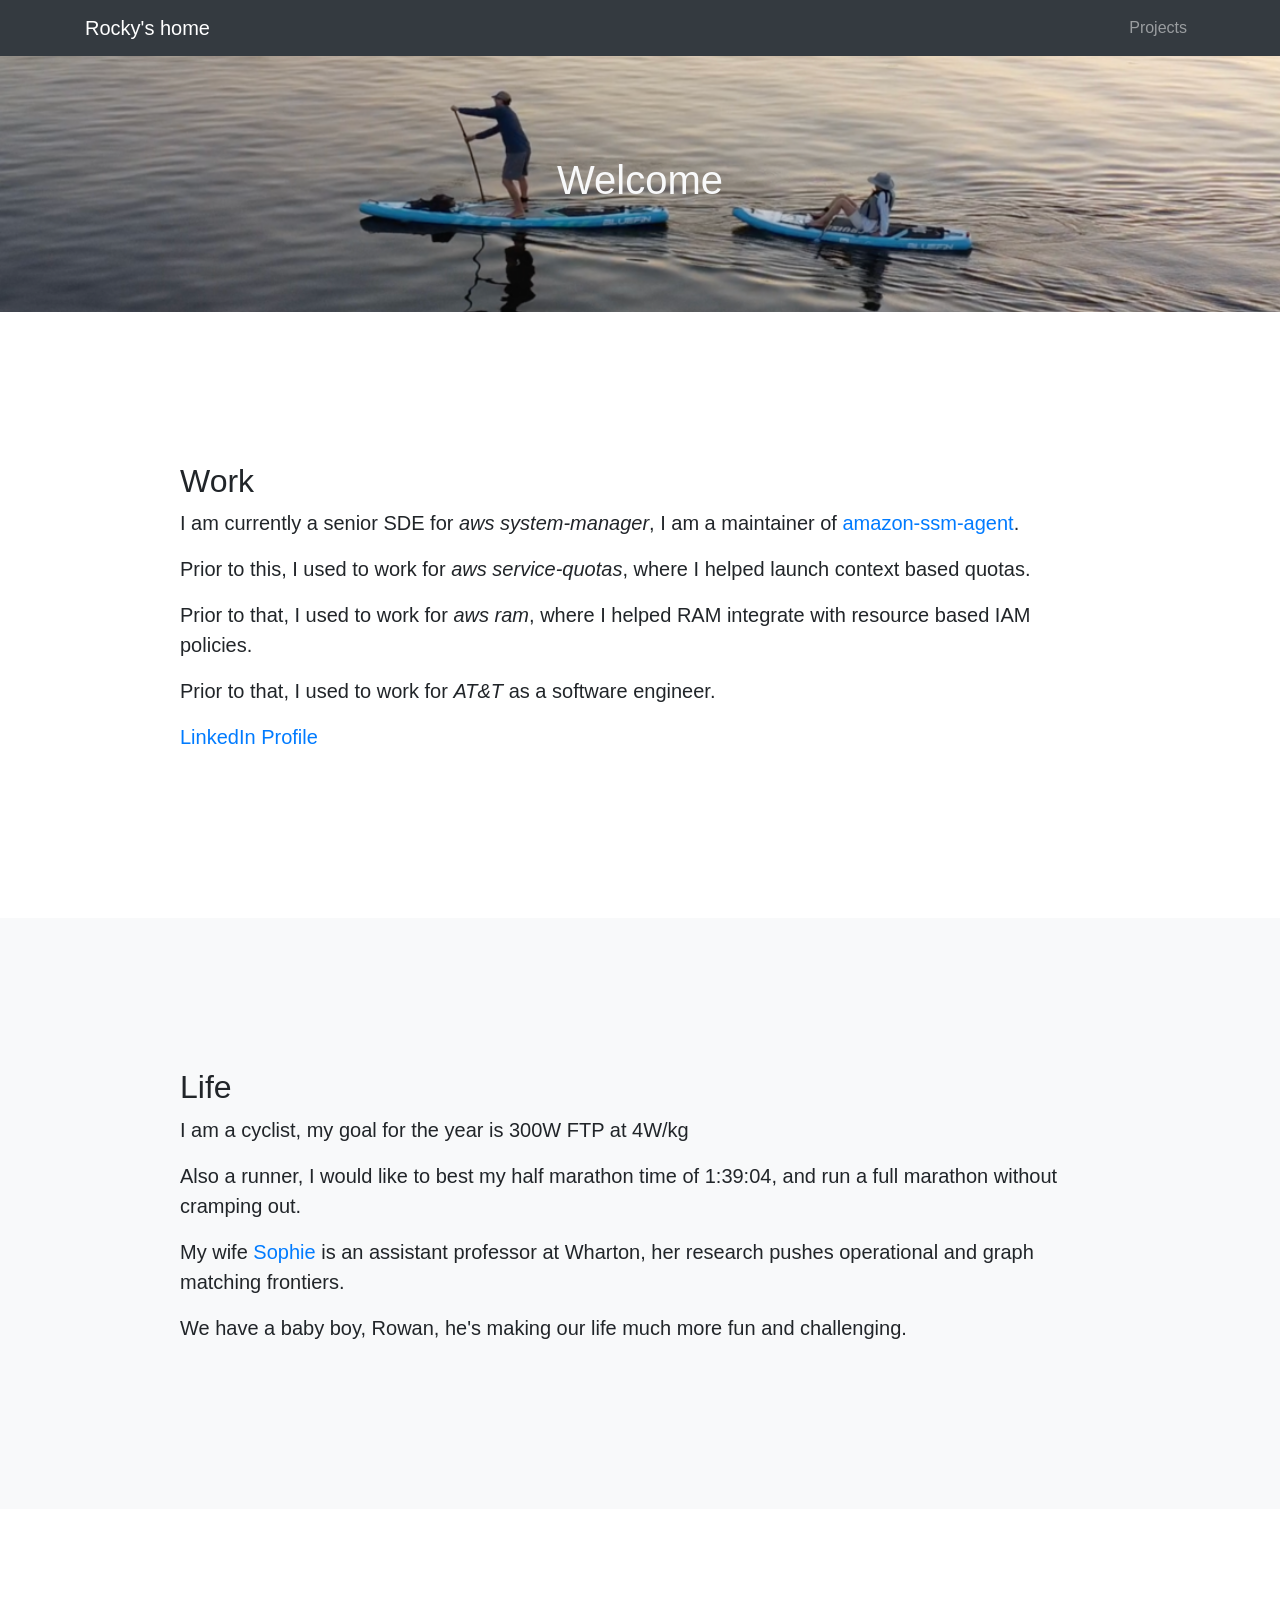
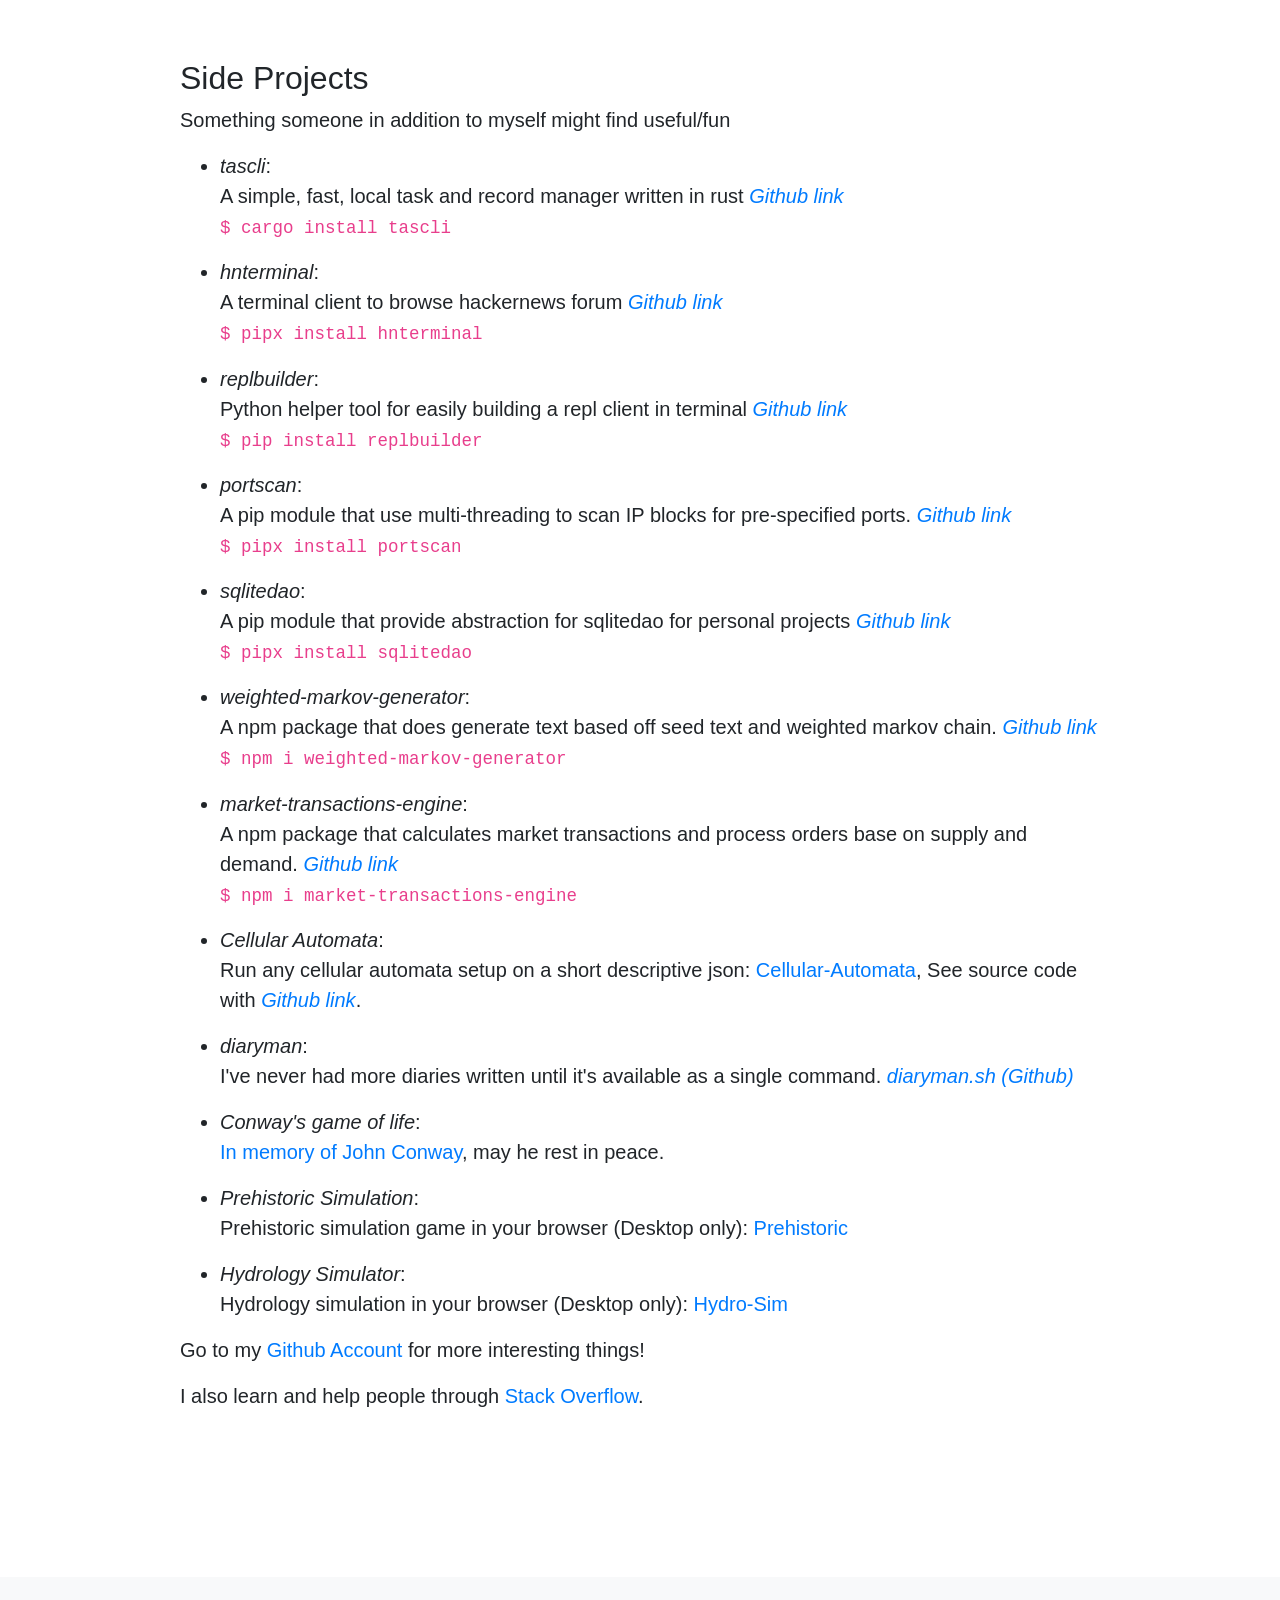
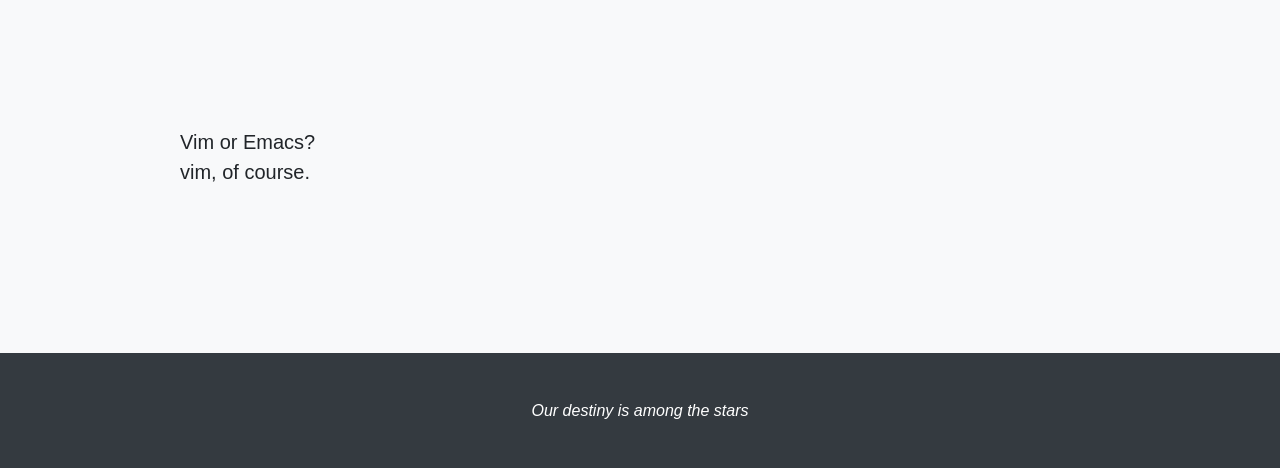
==== index.html @ c9700815 "Timeline edit" ====
<!DOCTYPE html>
<html lang="en">

  <head>

    <meta charset="utf-8">
    <meta name="viewport" content="width=device-width, initial-scale=1, shrink-to-fit=no">
    <meta name="description" content="">
    <meta name="author" content="Rocky Li">

    <title>Rocky Li</title>

    <!-- Bootstrap core CSS -->
    <link href="https://maxcdn.bootstrapcdn.com/bootstrap/4.0.0/css/bootstrap.min.css" rel="stylesheet">
    <script src="https://ajax.googleapis.com/ajax/libs/jquery/3.3.1/jquery.min.js"></script>
    <script src="https://maxcdn.bootstrapcdn.com/bootstrap/4.0.0/js/bootstrap.min.js" integrity="sha384-JZR6Spejh4U02d8jOt6vLEHfe/JQGiRRSQQxSfFWpi1MquVdAyjUar5+76PVCmYl" crossorigin="anonymous"></script>

    <!-- Custom styles for this template -->
    <link href="scrolling-nav.css" rel="stylesheet">
    <link rel="shortcut icon" href="image/r.ico" type="image/x-icon">

  </head>

  <body id="page-top">

    <!-- Navigation -->
    <nav class="navbar navbar-expand-lg navbar-dark bg-dark fixed-top" id="mainNav">
      <div class="container">
        <a class="navbar-brand js-scroll-trigger" href="#page-top">Rocky's home</a>
        <button class="navbar-toggler" type="button" data-toggle="collapse" data-target="#navbarResponsive" aria-controls="navbarResponsive" aria-expanded="false" aria-label="Toggle navigation">
          <span class="navbar-toggler-icon"></span>
        </button>
        <div class="collapse navbar-collapse" id="navbarResponsive">
          <ul class="navbar-nav ml-auto">
            <li class="nav-item">
              <a class="nav-link js-scroll-trigger" href="#projects">Projects</a>
            </li>
          </ul>
        </div>
      </div>
    </nav>

    <header class="intro_1 text-light">
      <div class="full-bg-img">
        <div class="container text-center">
          <h1>Welcome</h1>
        </div>
      </div>
    </header>

    <section id="work">
      <div class="container">
        <div class="row">
          <div class="col-lg-10 mx-auto">
            <h2>Work</h2>
            <p class="lead">
	    I am currently a senior SDE for <b><i>aws system-manager</i></b>, I am a maintainer of <a href="https://github.com/aws/amazon-ssm-agent">amazon-ssm-agent</a>.
            </p>
            <p class="lead">
	    Prior to this, I used to work for <b><i>aws service-quotas</i></b>, where I helped launch context based quotas.
            </p>
            <p class="lead">
	    Prior to that, I used to work for <b><i>aws ram</i></b>, where I helped RAM integrate with resource based IAM policies.
            </p>
            <p class="lead">
	    Prior to that, I used to work for <b><i>AT&T</i></b> as a software engineer. 
            </p>
            <p class="lead"><a href="https://www.linkedin.com/in/rocky-li-ziyi/">LinkedIn Profile</a></p>
          </div>
        </div>
      </div>
    </section>

    <section id="life" class='bg-light'>
      <div class="container">
        <div class="row">
          <div class="col-lg-10 mx-auto">
            <h2>Life</h2>
            <p class="lead">
	    I am a cyclist, my goal for the year is 300W FTP at 4W/kg
            </p>
            <p class="lead">
	    Also a runner, I would like to best my half marathon time of 1:39:04, and run a full marathon without cramping out.
            </p>
            <p class="lead">
	    My wife <a href="https://sophieyu.me/">Sophie</a> is an assistant professor at Wharton, her research pushes operational and graph matching frontiers.
            </p>
            <p class="lead">
	    We have a baby boy, Rowan, he's making our life much more fun and challenging.
            </p>
          </div>
        </div>
      </div>
    </section>

    <section id="projects"> 
      <div class="container">
        <div class="row">
          <div class="col-lg-10 mx-auto">
            <h2>Side Projects</h2>
            <p class="lead">
	    Something someone in addition to myself might find useful/fun
            <ul class="lead">
              <li>
                <i>tascli</i>:
                <p>
		A simple, fast, local task and record manager written in rust
                <a href="https://github.com/Aperocky/tascli"><i>Github link</i></a>
                <br/> <code class='bg-white'>$ cargo install tascli</code>
                </p>
              </li>
              <li>
                <i>hnterminal</i>:
                <p>
                A terminal client to browse hackernews forum
                <a href="https://github.com/Aperocky/hnterminal"><i>Github link</i></a>
                <br/> <code class='bg-white'>$ pipx install hnterminal</code>
                </p>
              </li>
              <li>
                <i>replbuilder</i>:
                <p>
		Python helper tool for easily building a repl client in terminal
                <a href="https://github.com/Aperocky/replbuilder"><i>Github link</i></a>
                <br/> <code class='bg-white'>$ pip install replbuilder</code>
                </p>
              </li>
              <li>
                <i>portscan</i>:
                <p>
                A pip module that use multi-threading to scan IP blocks for pre-specified ports.
                <a href="https://github.com/Aperocky/portscan"><i>Github link</i></a>
                <br/> <code class='bg-white'>$ pipx install portscan</code>
                </p>
              </li>
               <li>
                <i>sqlitedao</i>:
                <p>
		A pip module that provide abstraction for sqlitedao for personal projects
		<a href="https://github.com/Aperocky/sqlitedao"><i>Github link</i></a>
                <br/> <code class='bg-white'>$ pipx install sqlitedao</code>
                </p>
              </li>
               <li>
                <i>weighted-markov-generator</i>:
                <p>
		A npm package that does generate text based off seed text and weighted markov chain.
		<a href="https://github.com/Aperocky/weighted-markov-generator"><i>Github link</i></a>
                <br/> <code class='bg-white'>$ npm i weighted-markov-generator</code>
                </p>
              </li>
               <li>
                <i>market-transactions-engine</i>:
                <p>
		A npm package that calculates market transactions and process orders base on supply and demand.
		<a href="https://github.com/Aperocky/market-transactions-engine"><i>Github link</i></a>
                <br/> <code class='bg-white'>$ npm i market-transactions-engine</code>
                </p>
              </li>
               <li>
                <i>Cellular Automata</i>:
                <p>
	        Run any cellular automata setup on a short descriptive json: <a href="/cellular-automata">Cellular-Automata</a>, 
		See source code with <a href="https://github.com/Aperocky/cellular-automata"><i>Github link</i></a>.
                </p>
              </li>
              <li>
                <i>diaryman</i>:
                <p>
		I've never had more diaries written until it's available as a single command.
                <a href="https://github.com/Aperocky/termlife/blob/master/diaryman.sh"><i>diaryman.sh (Github)</i></a>
                </p>
              </li>
              <li>
                <i>Conway's game of life</i>:
                <p>
	        <a href="/conway">In memory of John Conway</a>, may he rest in peace.
                </p>
              </li>
              <li>
                <i>Prehistoric Simulation</i>:
                <p>
	        Prehistoric simulation game in your browser (Desktop only): <a href="http://prehistoric.tech">Prehistoric</a>
                </p>
              </li>
              <li>
                <i>Hydrology Simulator</i>:
                <p>
	        Hydrology simulation in your browser (Desktop only): <a href="/hydrosim">Hydro-Sim</a>
                </p>
              </li>
           </ul>
            <p class ="lead">
              Go to my <a href="https://github.com/Aperocky">Github Account</a> for more interesting things!
            </p>
            <p class ="lead">
              I also learn and help people through <a href="https://stackoverflow.com/users/8046232/rocky-li">Stack Overflow</a>.
            </p>
          </div>
        </div>
      </div>
    </section>

    <section class="bg-light">
      <div class="container">
        <div class="row">
          <div class="col-lg-10 mx-auto">
      <p class='lead'>
      <b> Vim or Emacs? </b>
      <br/>
      vim, of course.
      </p>
          </div>
        </div>
      </div>
    </section>

    <!-- Footer -->
    <footer class="py-5 bg-dark">
      <div class="container">
        <h6 class="m-0 text-center text-white"><i>Our destiny is among the stars</i></h6>
      </div>
      <!-- /.container -->
    </footer>

  </body>
</html>
---- scrolling-nav.css ----
/*!
 * Start Bootstrap - Scrolling Nav (https://startbootstrap.com/template-overviews/scrolling-nav)
 * Copyright 2013-2017 Start Bootstrap
 * Licensed under MIT (https://github.com/BlackrockDigital/startbootstrap-scrolling-nav/blob/master/LICENSE)
 */

header {
  padding: 154px 0 100px;
}

@media (min-width: 992px) {
  header {
    padding: 156px 0 100px;
  }
}

section {
  padding: 150px 0;
}

.intro_1 {
  background: url("image/boat.png")no-repeat center center;
  background-size: cover;
}

.intro_2 {
  padding: 400px 0 400px;
  background: url("image/ourfoto.jpg")no-repeat center center;
  background-size: cover;
}

.intro_3 {
  padding: 400px 0 400px;
  background: url("image/graduation.jpg")no-repeat center center;
  background-size: cover;
}

img.centered {
    display: block;
    margin: 0 auto;
}
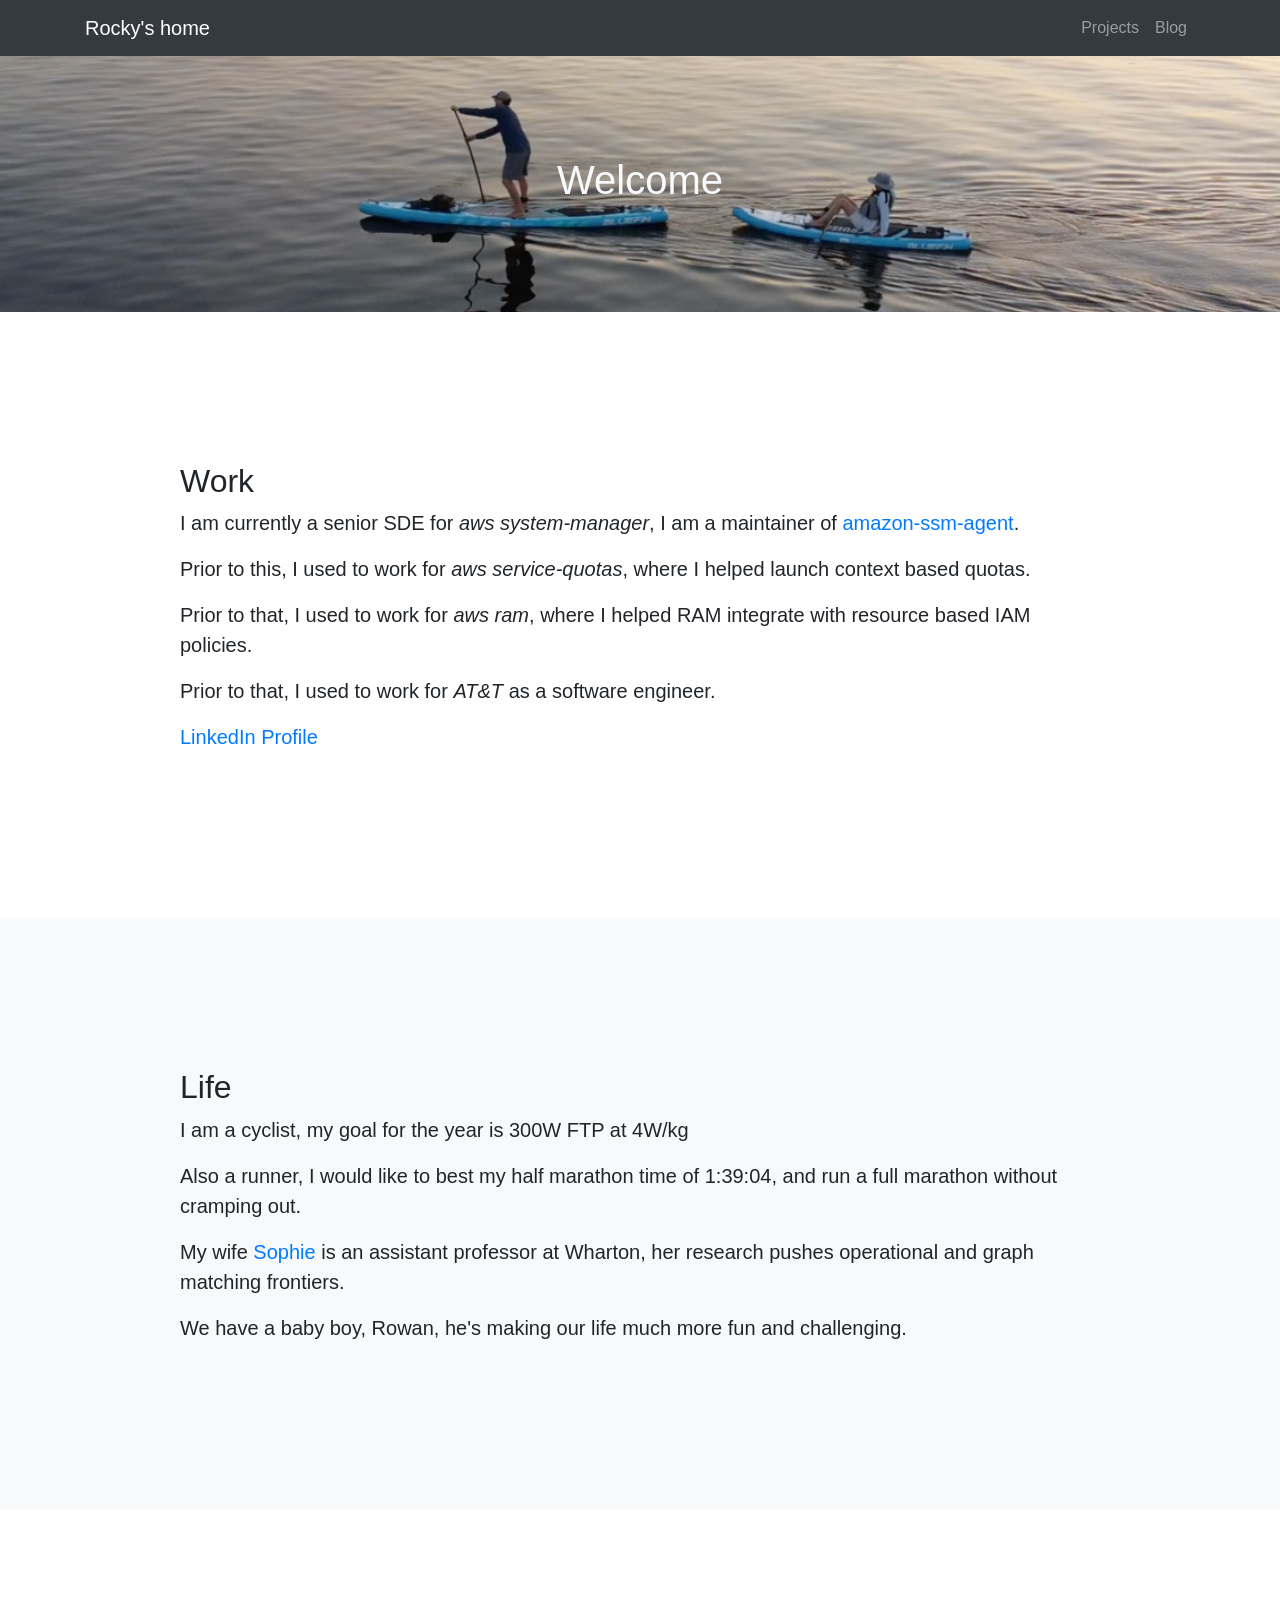
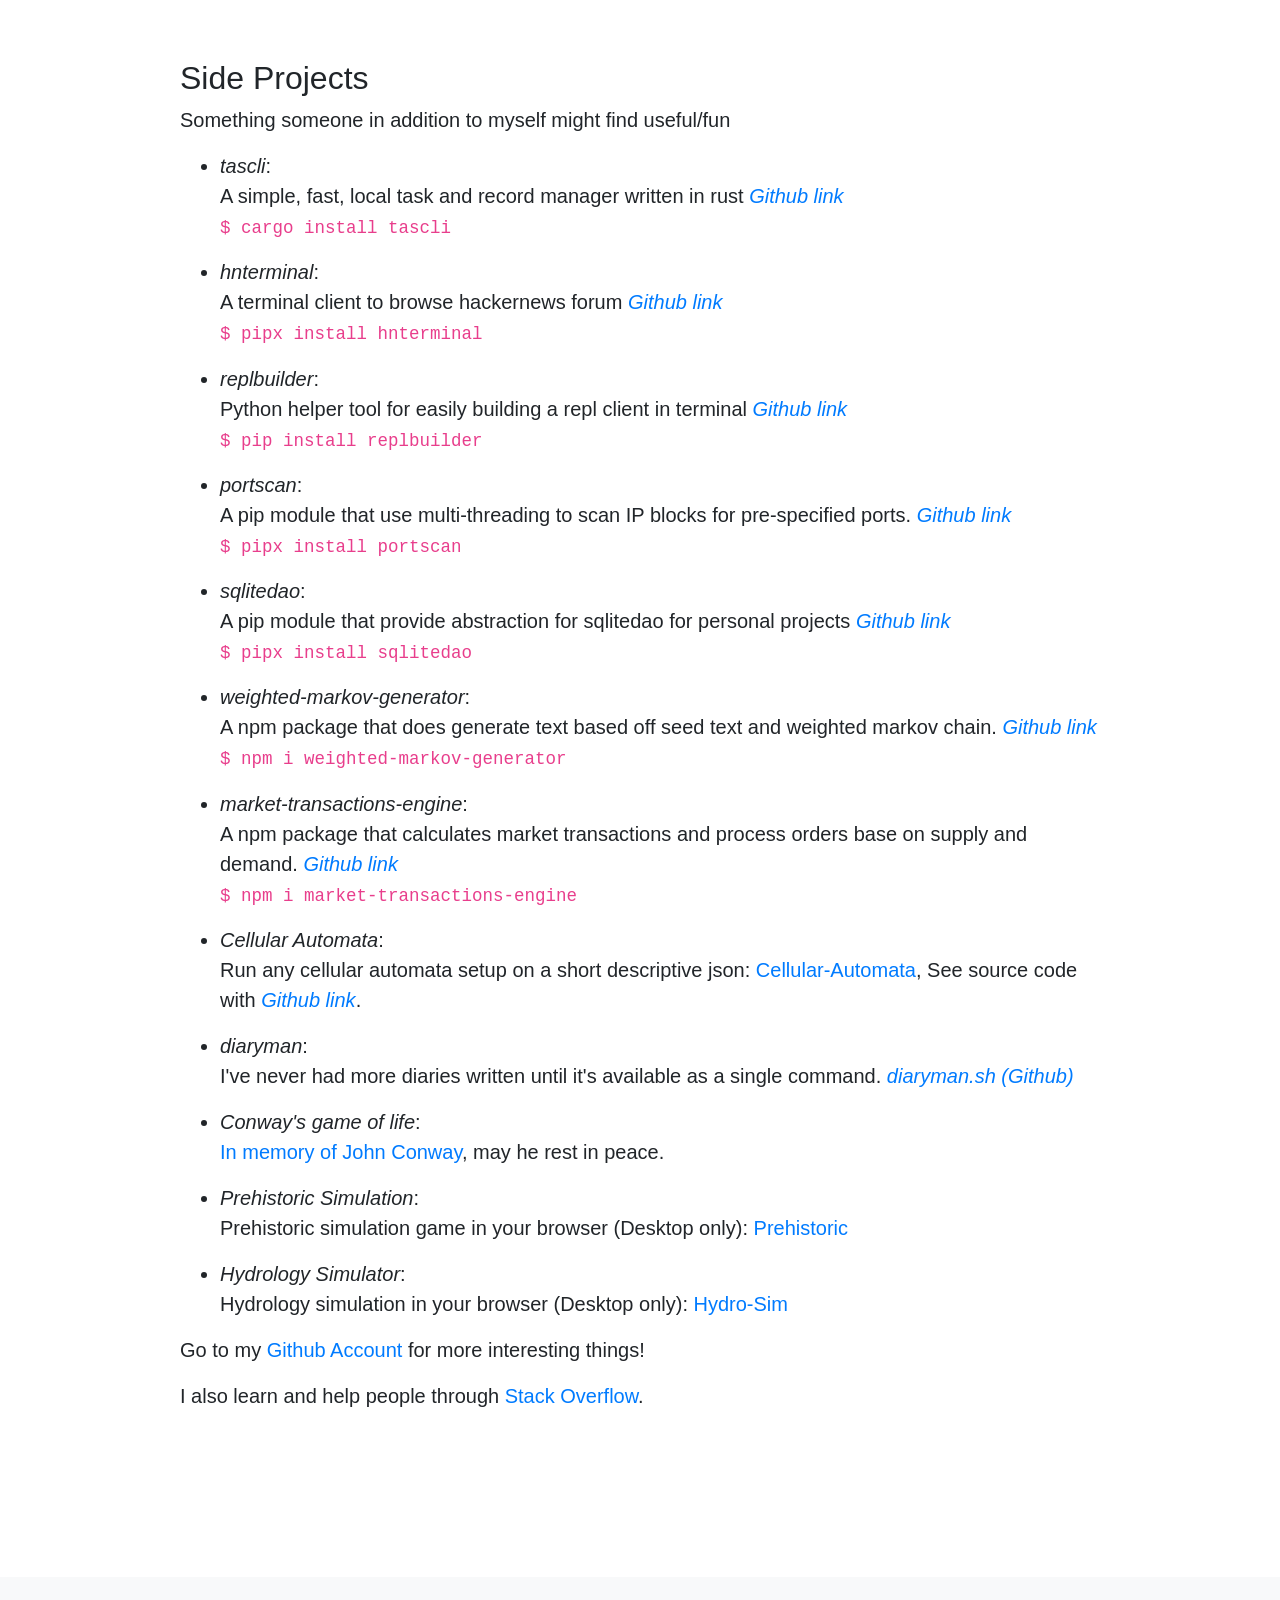
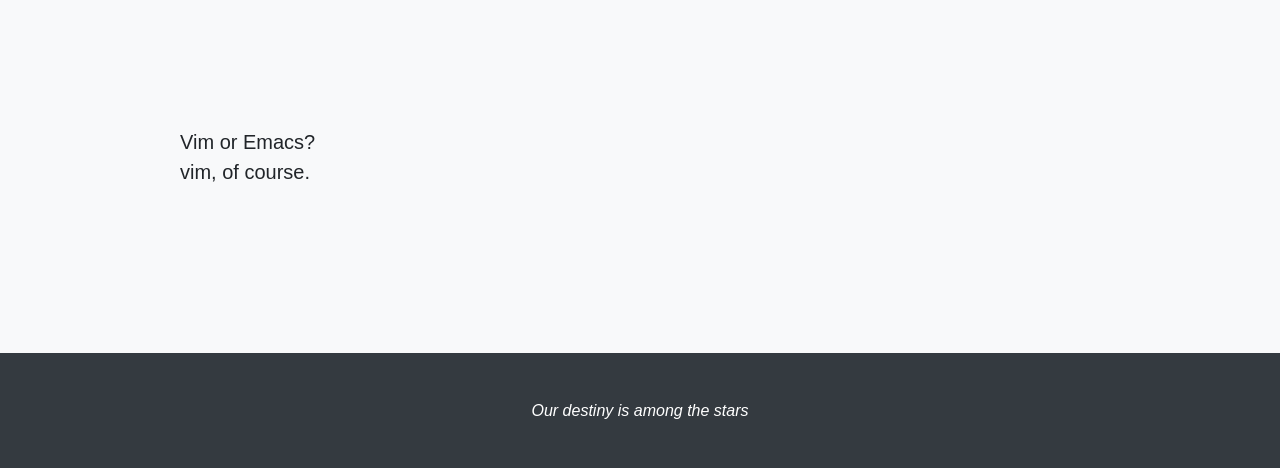
==== commit e1f6e14f: "Add blog section to index" ====
--- a/index.html
+++ b/index.html
@@ -35,6 +35,9 @@
             <li class="nav-item">
               <a class="nav-link js-scroll-trigger" href="#projects">Projects</a>
             </li>
+            <li class="nav-item">
+              <a class="nav-link" href="/blog/">Blog</a>
+            </li>
           </ul>
         </div>
       </div>
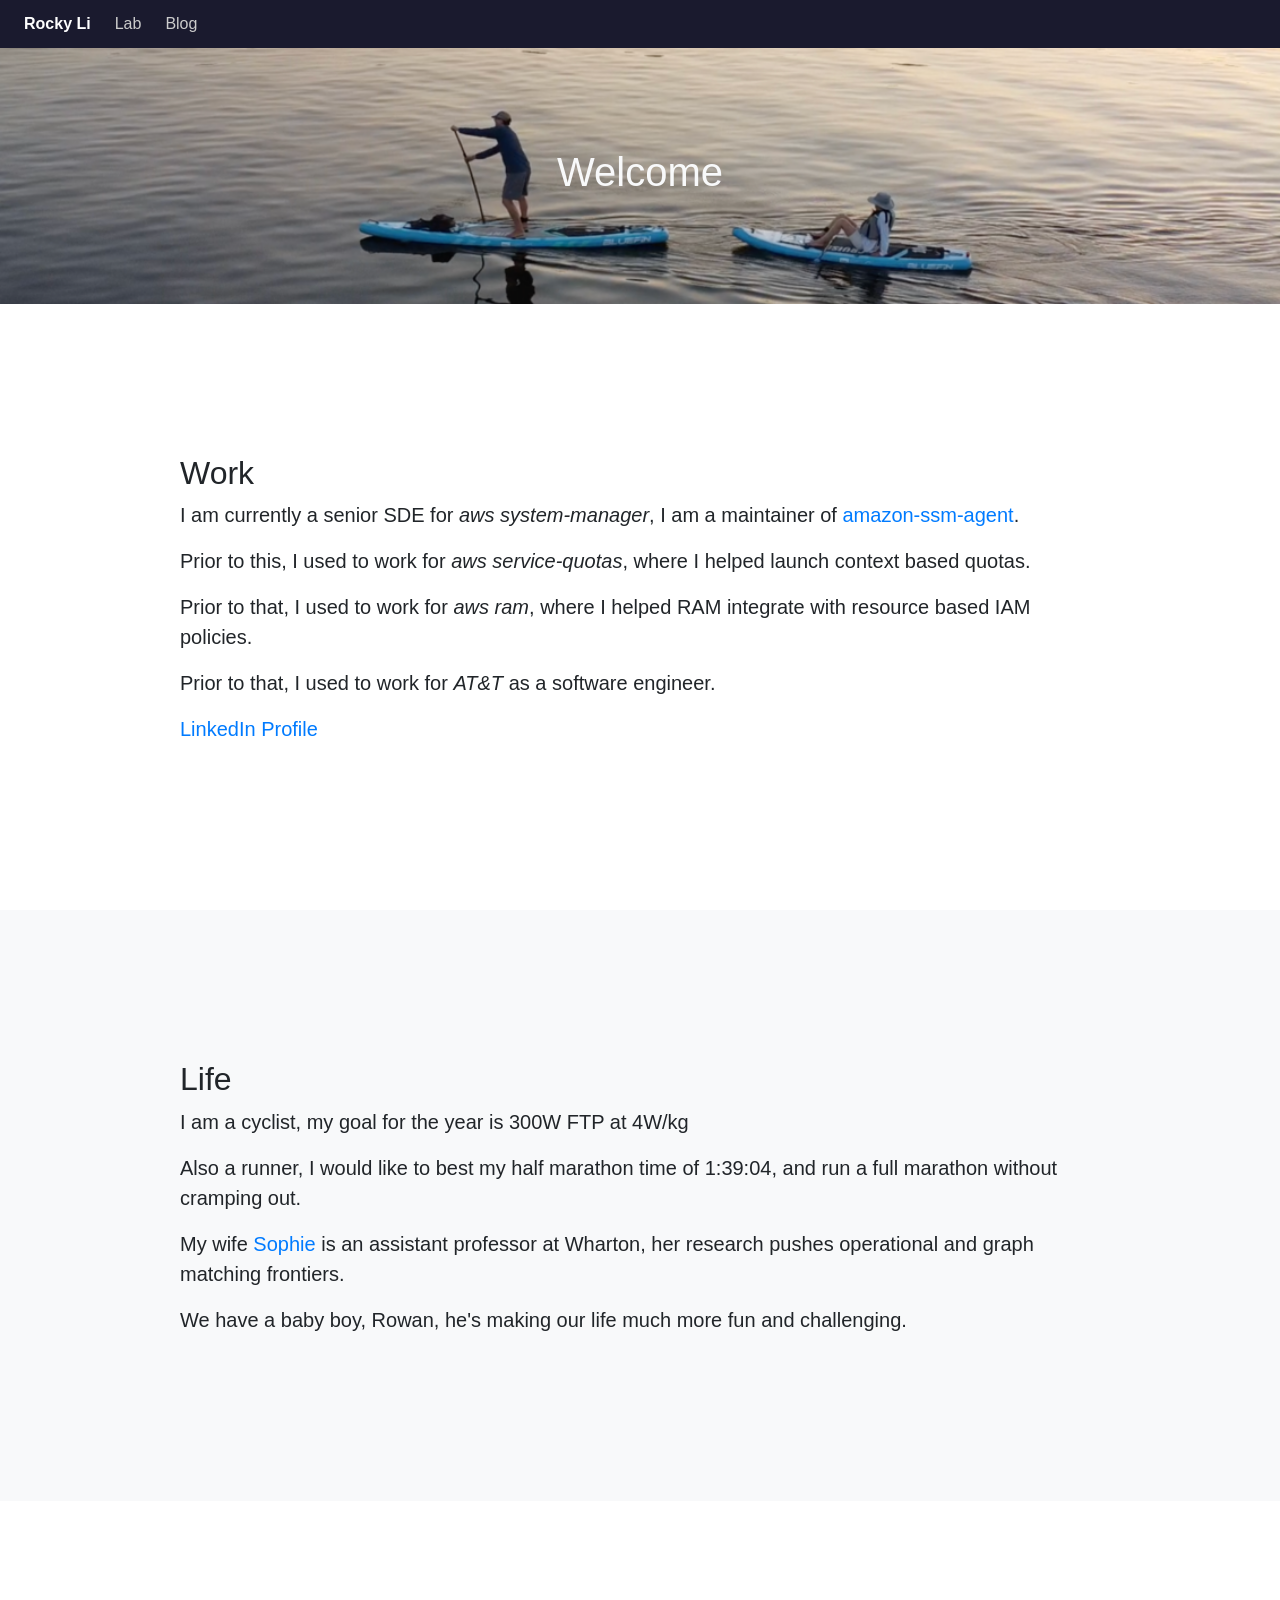
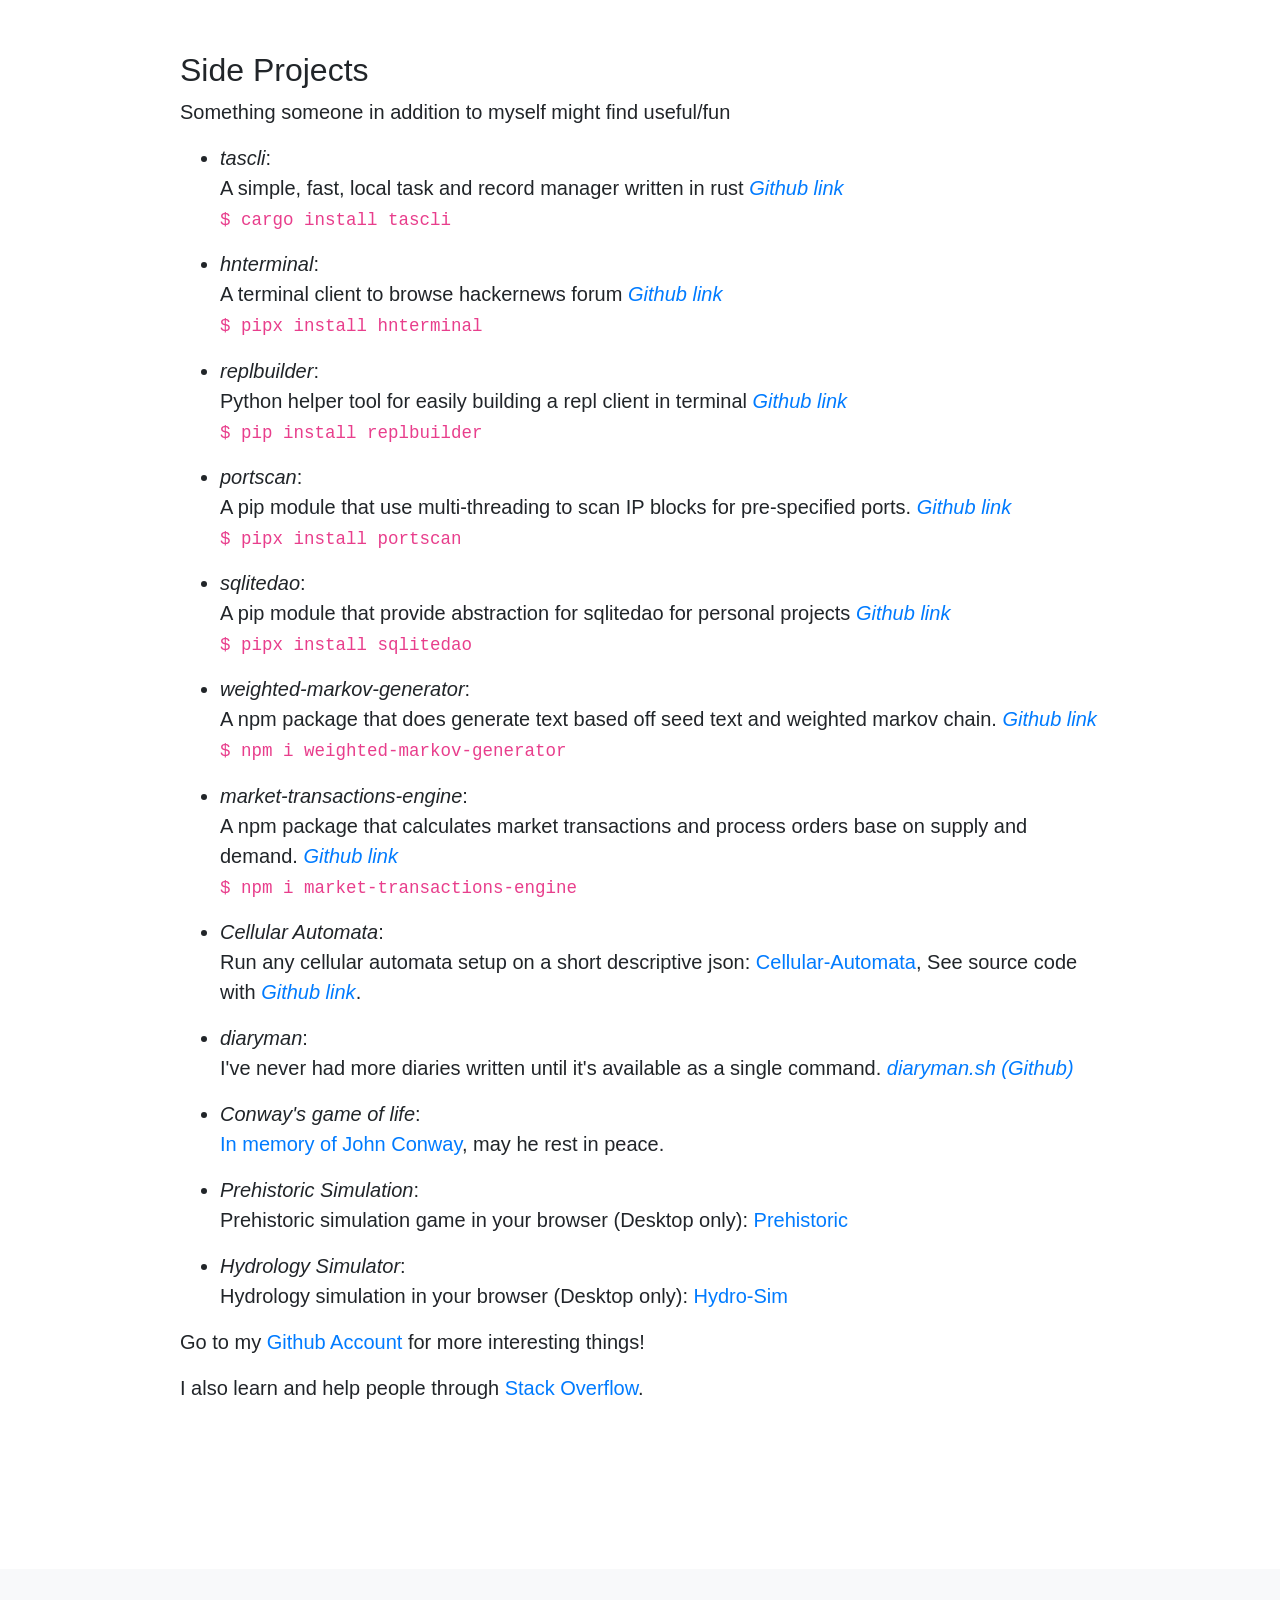
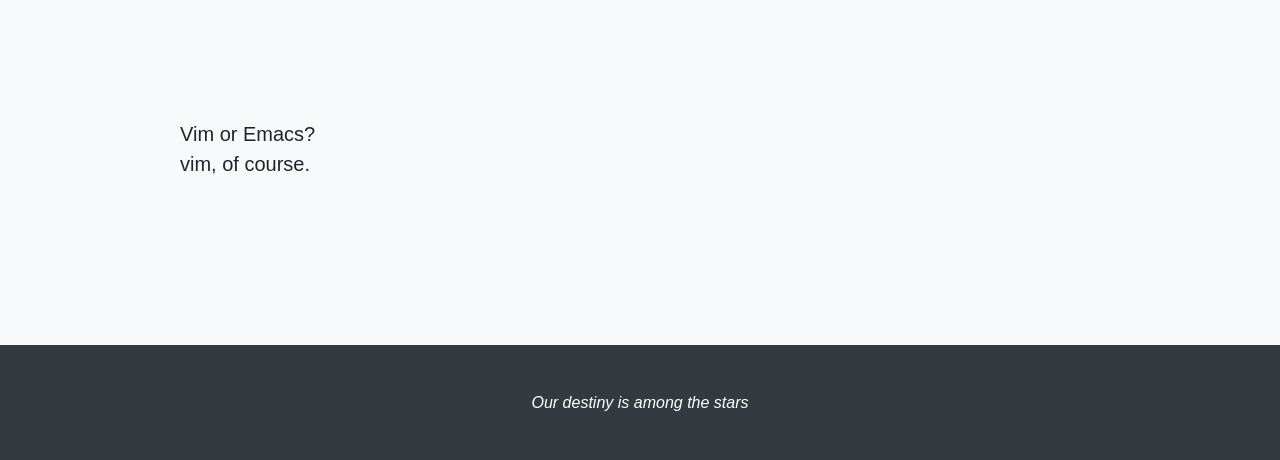
==== commit 0f255fa2: "Add project page and standardize site nav across all pages" ====
--- a/index.html
+++ b/index.html
@@ -16,32 +16,14 @@
     <script src="https://maxcdn.bootstrapcdn.com/bootstrap/4.0.0/js/bootstrap.min.js" integrity="sha384-JZR6Spejh4U02d8jOt6vLEHfe/JQGiRRSQQxSfFWpi1MquVdAyjUar5+76PVCmYl" crossorigin="anonymous"></script>
 
     <!-- Custom styles for this template -->
+    <link href="site-nav.css" rel="stylesheet">
     <link href="scrolling-nav.css" rel="stylesheet">
     <link rel="shortcut icon" href="image/r.ico" type="image/x-icon">
+    <script src="site-nav.js" defer></script>
 
   </head>
 
   <body id="page-top">
-
-    <!-- Navigation -->
-    <nav class="navbar navbar-expand-lg navbar-dark bg-dark fixed-top" id="mainNav">
-      <div class="container">
-        <a class="navbar-brand js-scroll-trigger" href="#page-top">Rocky's home</a>
-        <button class="navbar-toggler" type="button" data-toggle="collapse" data-target="#navbarResponsive" aria-controls="navbarResponsive" aria-expanded="false" aria-label="Toggle navigation">
-          <span class="navbar-toggler-icon"></span>
-        </button>
-        <div class="collapse navbar-collapse" id="navbarResponsive">
-          <ul class="navbar-nav ml-auto">
-            <li class="nav-item">
-              <a class="nav-link js-scroll-trigger" href="#projects">Projects</a>
-            </li>
-            <li class="nav-item">
-              <a class="nav-link" href="/blog/">Blog</a>
-            </li>
-          </ul>
-        </div>
-      </div>
-    </nav>
 
     <header class="intro_1 text-light">
       <div class="full-bg-img">
@@ -183,7 +165,7 @@
               <li>
                 <i>Prehistoric Simulation</i>:
                 <p>
-	        Prehistoric simulation game in your browser (Desktop only): <a href="http://prehistoric.tech">Prehistoric</a>
+	        Prehistoric simulation game in your browser (Desktop only): <a href="/prehistoric/">Prehistoric</a>
                 </p>
               </li>
               <li>
--- a/site-nav.css
+++ b/site-nav.css
@@ -0,0 +1,28 @@
+body {
+  padding-top: 48px !important;
+}
+
+nav.topnav {
+  background: #1a1a2e;
+  padding: 0.75rem 1.5rem;
+  position: fixed;
+  top: 0;
+  right: 0;
+  left: 0;
+  z-index: 9999;
+}
+
+nav.topnav a {
+  color: #ccc;
+  text-decoration: none;
+  margin-right: 1.5rem;
+}
+
+nav.topnav a:hover {
+  color: white;
+}
+
+nav.topnav .brand {
+  color: white;
+  font-weight: 600;
+}
--- a/scrolling-nav.css
+++ b/scrolling-nav.css
@@ -5,12 +5,12 @@
  */
 
 header {
-  padding: 154px 0 100px;
+  padding: 100px 0;
 }
 
 @media (min-width: 992px) {
   header {
-    padding: 156px 0 100px;
+    padding: 100px 0;
   }
 }
 
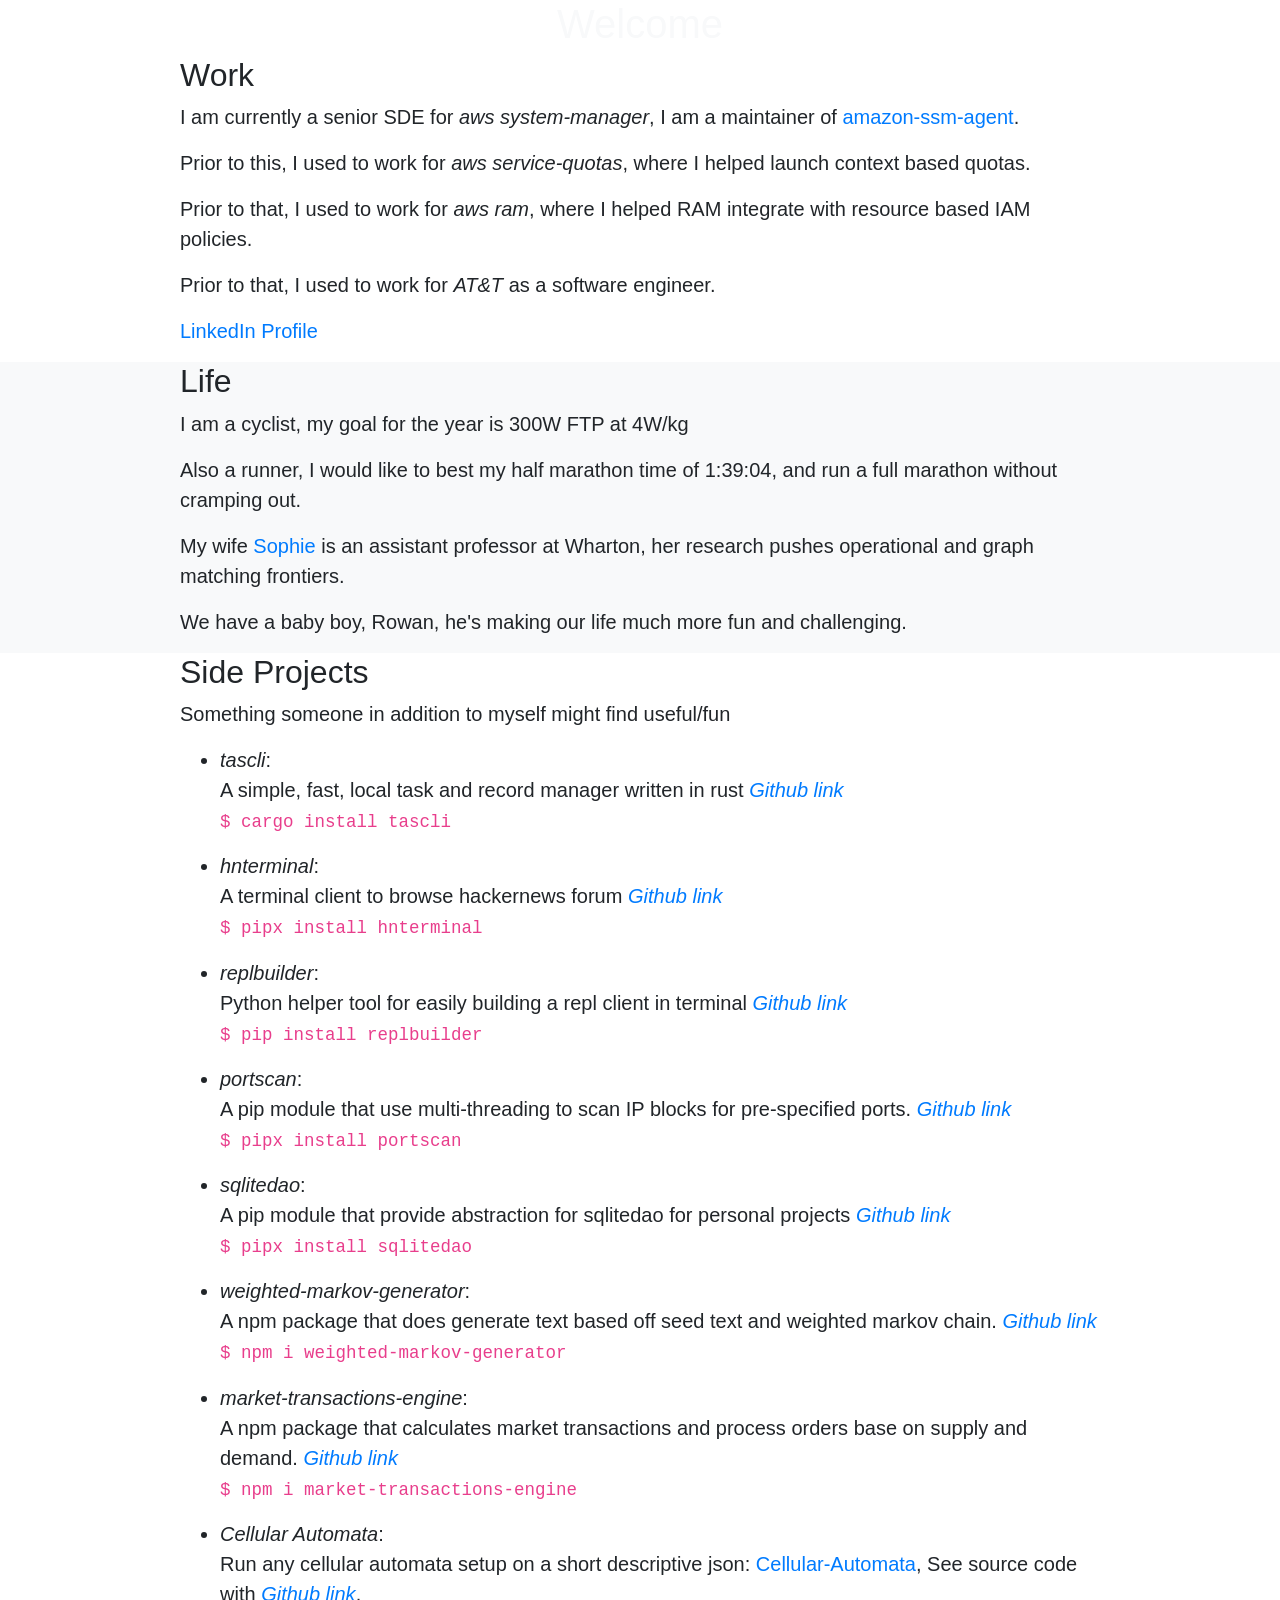
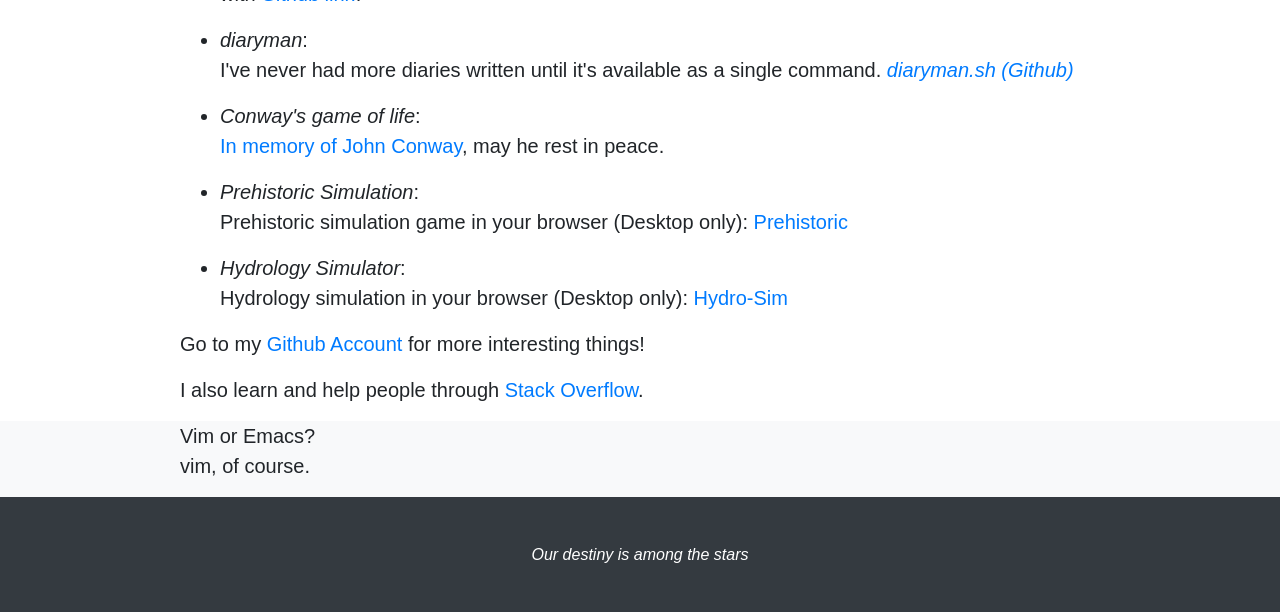
==== commit a921e312: "Use local to work universally and not depend on CDN availability" ====
--- a/index.html
+++ b/index.html
@@ -11,15 +11,15 @@
     <title>Rocky Li</title>
 
     <!-- Bootstrap core CSS -->
-    <link href="https://maxcdn.bootstrapcdn.com/bootstrap/4.0.0/css/bootstrap.min.css" rel="stylesheet">
+    <link href="/assets/bootstrap.min.css" rel="stylesheet">
     <script src="https://ajax.googleapis.com/ajax/libs/jquery/3.3.1/jquery.min.js"></script>
-    <script src="https://maxcdn.bootstrapcdn.com/bootstrap/4.0.0/js/bootstrap.min.js" integrity="sha384-JZR6Spejh4U02d8jOt6vLEHfe/JQGiRRSQQxSfFWpi1MquVdAyjUar5+76PVCmYl" crossorigin="anonymous"></script>
+    <script src="/assets/bootstrap.min.js"</script>
 
     <!-- Custom styles for this template -->
-    <link href="site-nav.css" rel="stylesheet">
+    <link href="/assets/site-nav.css" rel="stylesheet">
     <link href="scrolling-nav.css" rel="stylesheet">
     <link rel="shortcut icon" href="image/r.ico" type="image/x-icon">
-    <script src="site-nav.js" defer></script>
+    <script src="/assets/site-nav.js" defer></script>
 
   </head>
 
@@ -145,7 +145,7 @@
                <li>
                 <i>Cellular Automata</i>:
                 <p>
-	        Run any cellular automata setup on a short descriptive json: <a href="/cellular-automata">Cellular-Automata</a>, 
+	        Run any cellular automata setup on a short descriptive json: <a href="/projects/cellular-automata/">Cellular-Automata</a>, 
 		See source code with <a href="https://github.com/Aperocky/cellular-automata"><i>Github link</i></a>.
                 </p>
               </li>
@@ -159,19 +159,19 @@
               <li>
                 <i>Conway's game of life</i>:
                 <p>
-	        <a href="/conway">In memory of John Conway</a>, may he rest in peace.
+	        <a href="/projects/conway/">In memory of John Conway</a>, may he rest in peace.
                 </p>
               </li>
               <li>
                 <i>Prehistoric Simulation</i>:
                 <p>
-	        Prehistoric simulation game in your browser (Desktop only): <a href="/prehistoric/">Prehistoric</a>
+	        Prehistoric simulation game in your browser (Desktop only): <a href="/projects/prehistoric/">Prehistoric</a>
                 </p>
               </li>
               <li>
                 <i>Hydrology Simulator</i>:
                 <p>
-	        Hydrology simulation in your browser (Desktop only): <a href="/hydrosim">Hydro-Sim</a>
+	        Hydrology simulation in your browser (Desktop only): <a href="/projects/hydrosim/">Hydro-Sim</a>
                 </p>
               </li>
            </ul>
--- a/assets/site-nav.css
+++ b/assets/site-nav.css
@@ -0,0 +1,28 @@
+body {
+  padding-top: 48px !important;
+}
+
+nav.topnav {
+  background: #1a1a2e;
+  padding: 0.75rem 1.5rem;
+  position: fixed;
+  top: 0;
+  right: 0;
+  left: 0;
+  z-index: 9999;
+}
+
+nav.topnav a {
+  color: #ccc;
+  text-decoration: none;
+  margin-right: 1.5rem;
+}
+
+nav.topnav a:hover {
+  color: white;
+}
+
+nav.topnav .brand {
+  color: white;
+  font-weight: 600;
+}
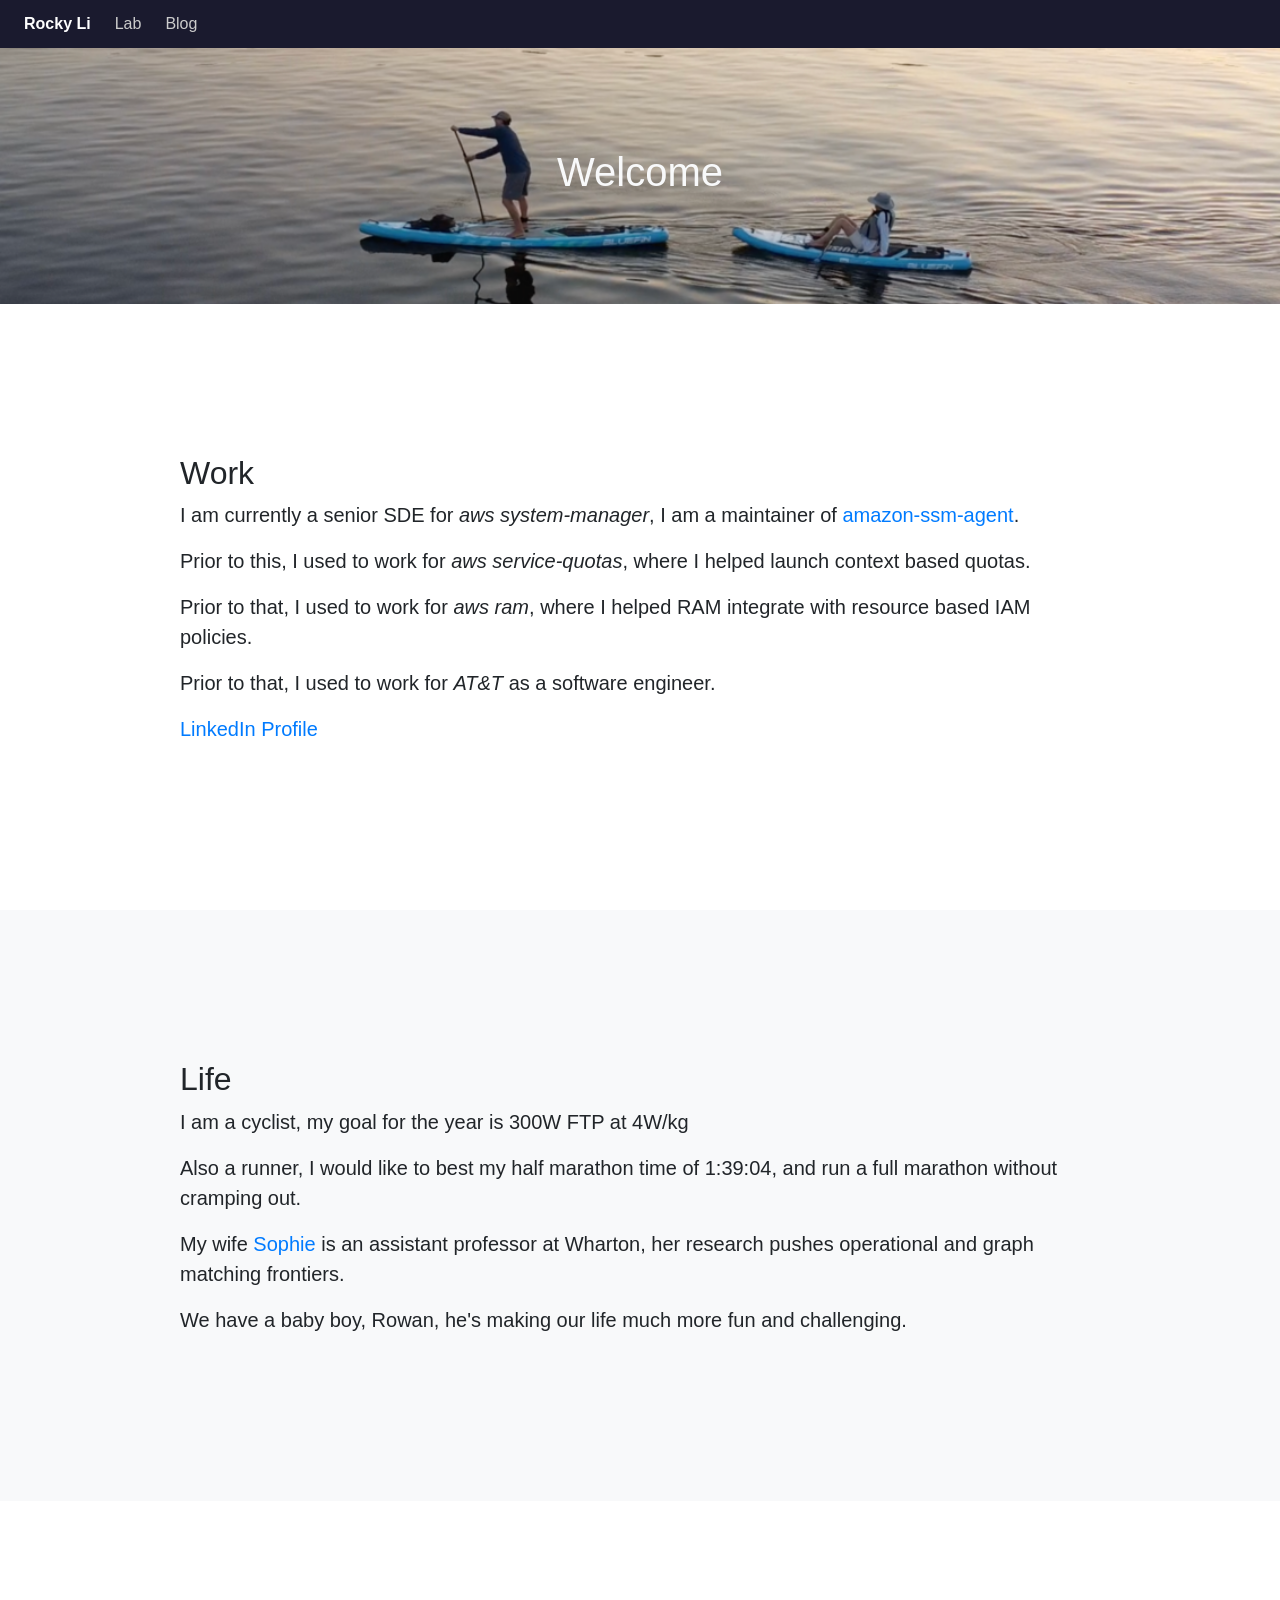
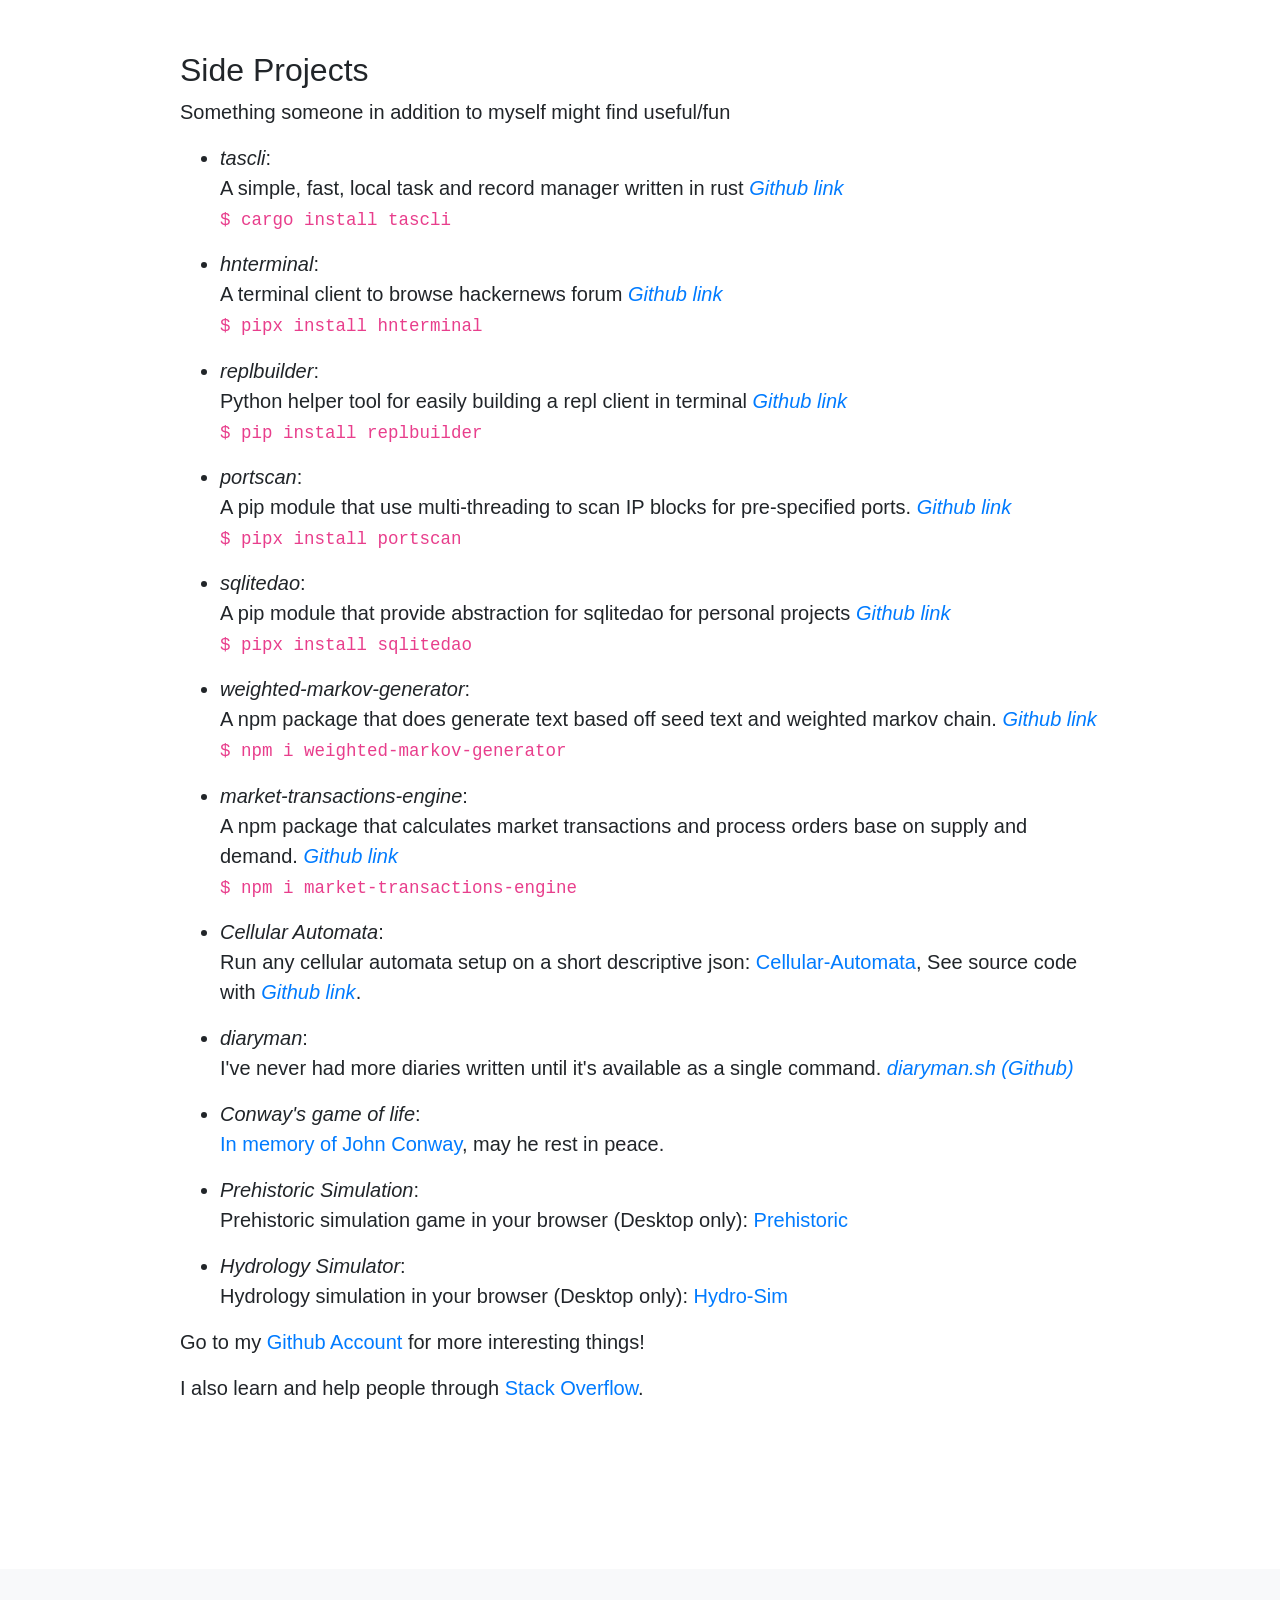
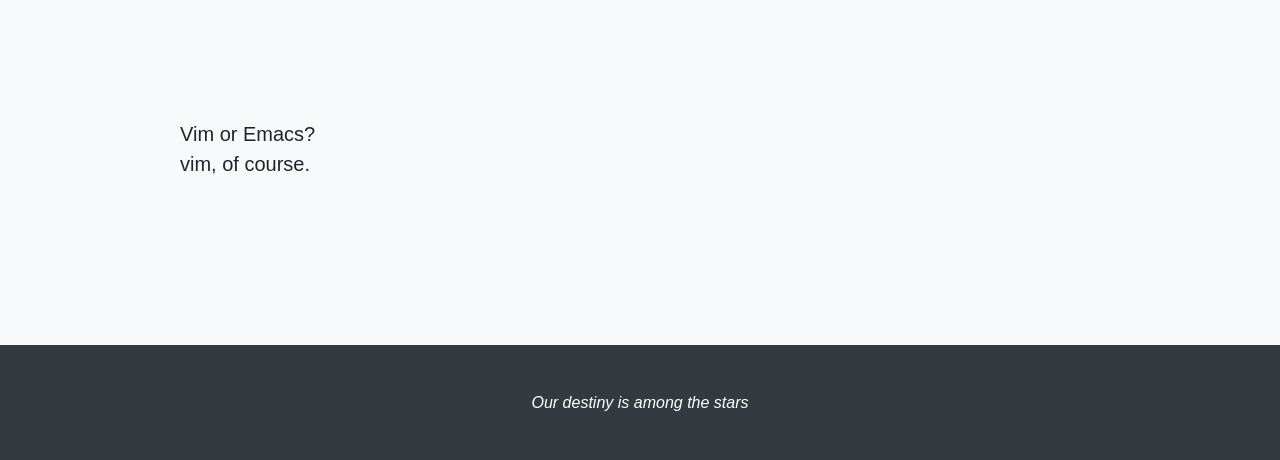
==== commit 4c9aab94: "fix typo and internalize jquery.min.js" ====
--- a/index.html
+++ b/index.html
@@ -12,8 +12,8 @@
 
     <!-- Bootstrap core CSS -->
     <link href="/assets/bootstrap.min.css" rel="stylesheet">
-    <script src="https://ajax.googleapis.com/ajax/libs/jquery/3.3.1/jquery.min.js"></script>
-    <script src="/assets/bootstrap.min.js"</script>
+    <script src="/assets/jquery.min.js"></script>
+    <script src="/assets/bootstrap.min.js"></script>
 
     <!-- Custom styles for this template -->
     <link href="/assets/site-nav.css" rel="stylesheet">
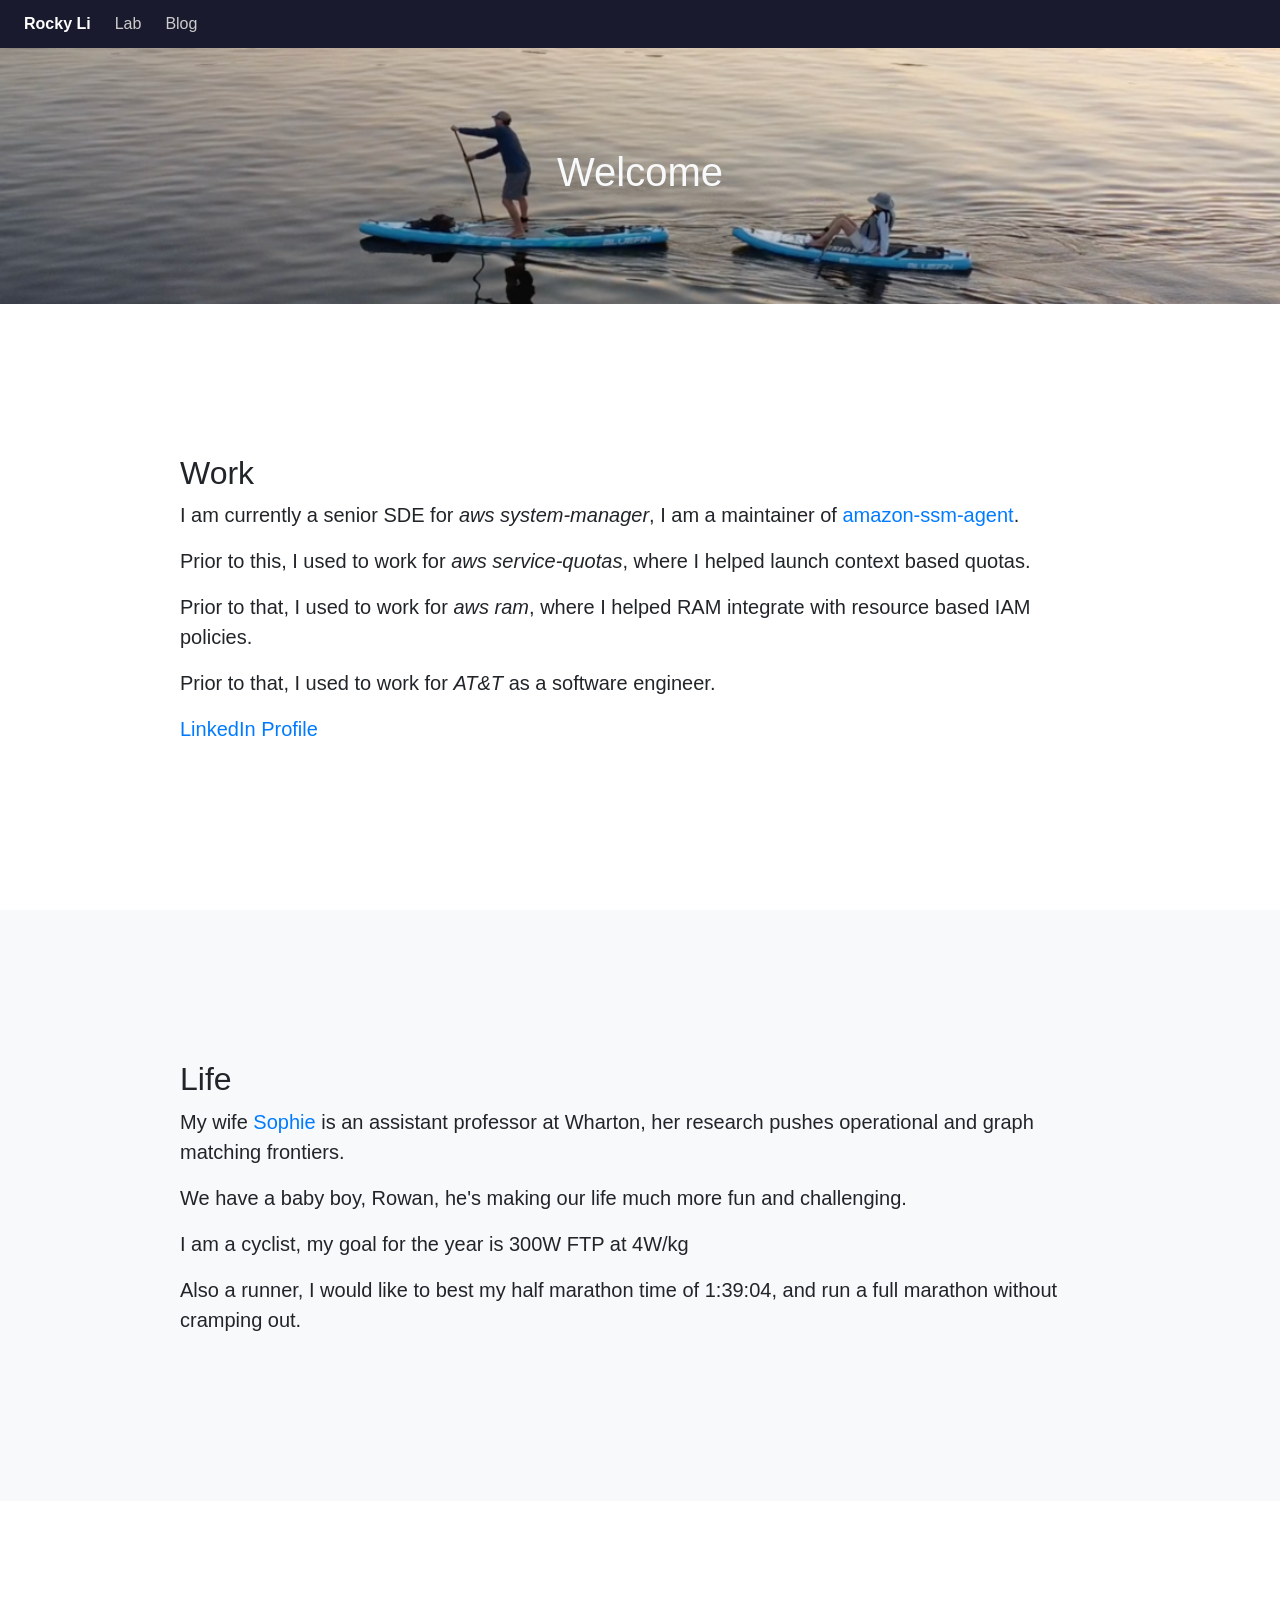
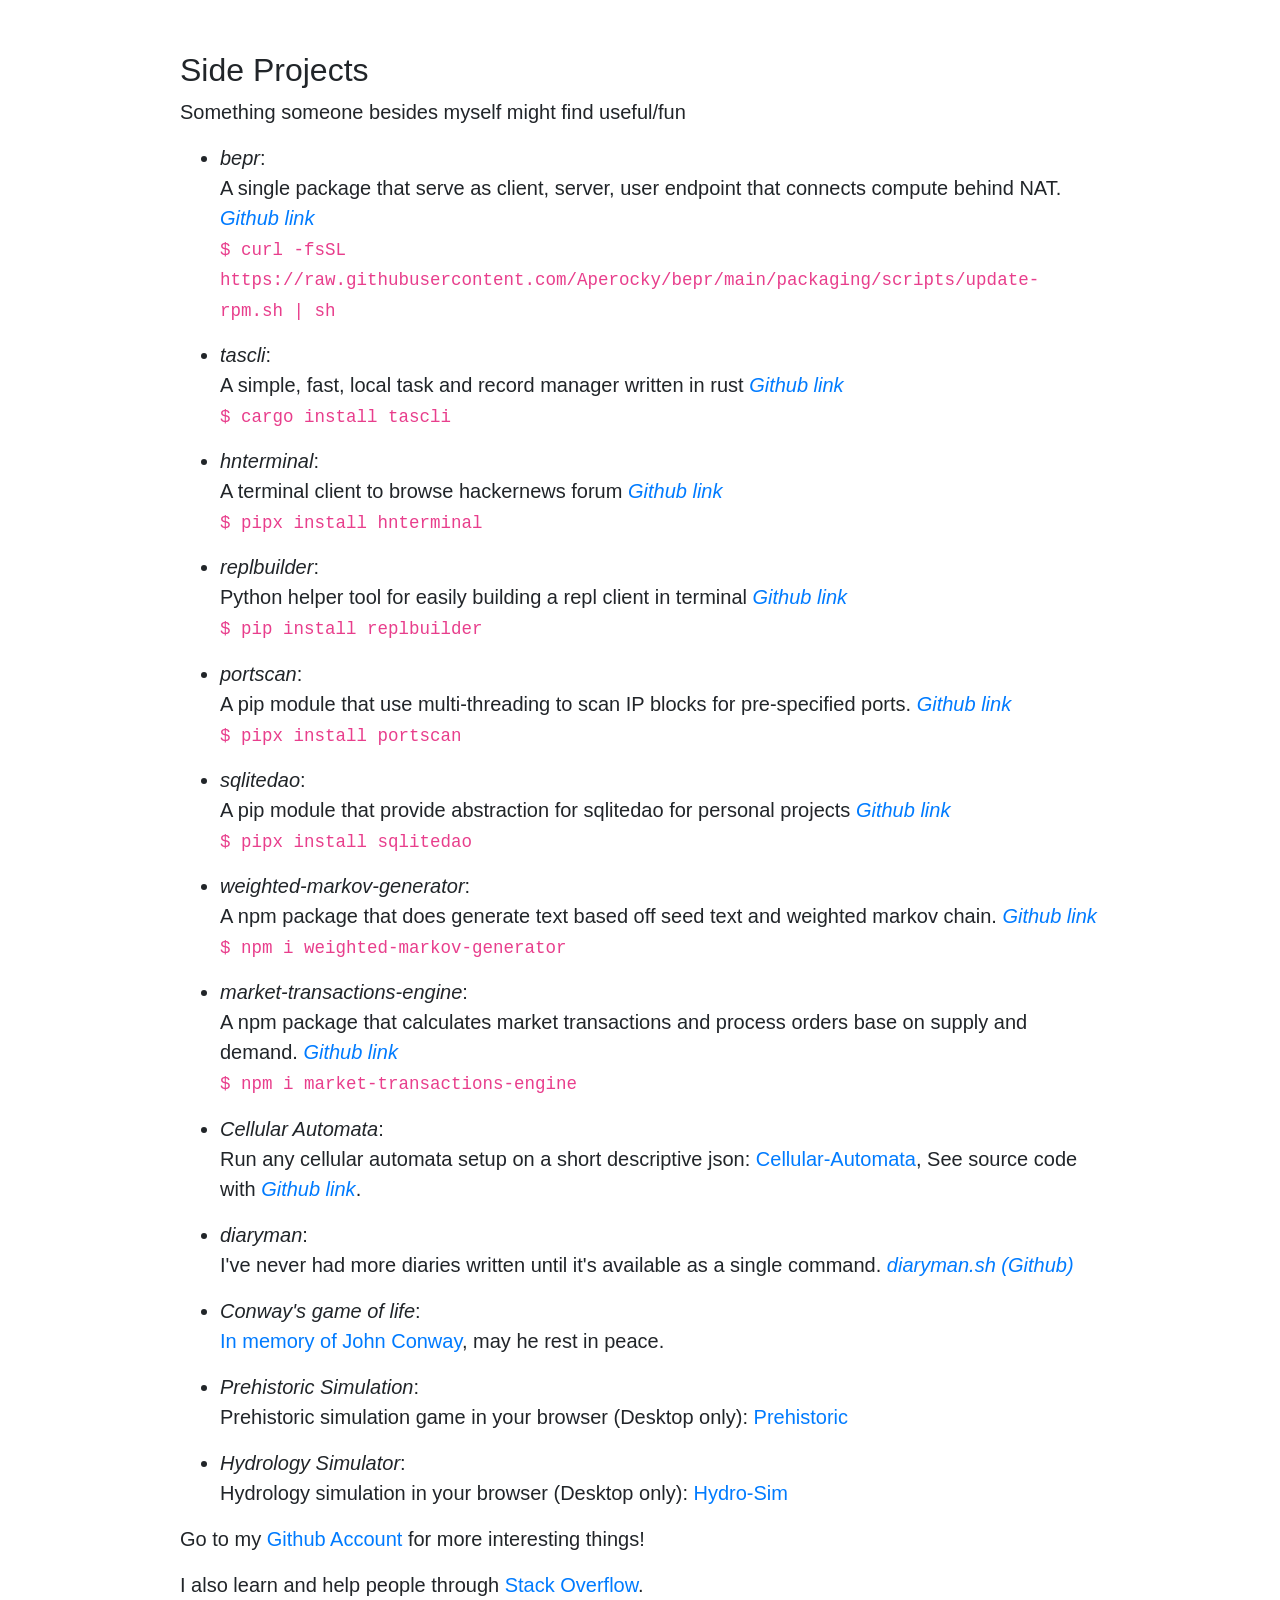
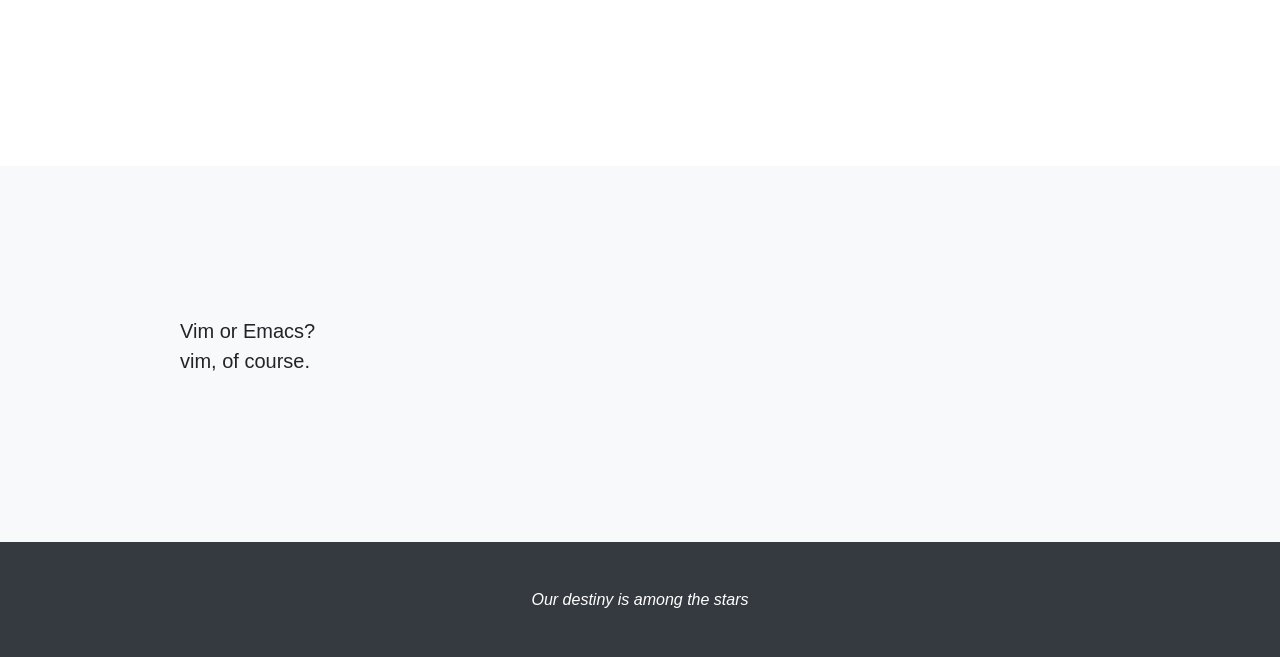
==== commit db040757: "Add bepr to index" ====
--- a/index.html
+++ b/index.html
@@ -17,7 +17,7 @@
 
     <!-- Custom styles for this template -->
     <link href="/assets/site-nav.css" rel="stylesheet">
-    <link href="scrolling-nav.css" rel="stylesheet">
+    <link href="/assets/scrolling-nav.css" rel="stylesheet">
     <link rel="shortcut icon" href="image/r.ico" type="image/x-icon">
     <script src="/assets/site-nav.js" defer></script>
 
@@ -62,17 +62,17 @@
           <div class="col-lg-10 mx-auto">
             <h2>Life</h2>
             <p class="lead">
+	    My wife <a href="https://sophieyu.me/">Sophie</a> is an assistant professor at Wharton, her research pushes operational and graph matching frontiers.
+            </p>
+            <p class="lead">
+	    We have a baby boy, Rowan, he's making our life much more fun and challenging.
+            </p>
+            <p class="lead">
 	    I am a cyclist, my goal for the year is 300W FTP at 4W/kg
             </p>
             <p class="lead">
 	    Also a runner, I would like to best my half marathon time of 1:39:04, and run a full marathon without cramping out.
             </p>
-            <p class="lead">
-	    My wife <a href="https://sophieyu.me/">Sophie</a> is an assistant professor at Wharton, her research pushes operational and graph matching frontiers.
-            </p>
-            <p class="lead">
-	    We have a baby boy, Rowan, he's making our life much more fun and challenging.
-            </p>
           </div>
         </div>
       </div>
@@ -84,12 +84,20 @@
           <div class="col-lg-10 mx-auto">
             <h2>Side Projects</h2>
             <p class="lead">
-	    Something someone in addition to myself might find useful/fun
+            Something someone besides myself might find useful/fun
             <ul class="lead">
               <li>
+                <i>bepr</i>:
+                <p>
+                A single package that serve as client, server, user endpoint that connects compute behind NAT.
+                <a href="https://github.com/Aperocky/bepr"><i>Github link</i></a>
+                <br/> <code class='bg-white'>$ curl -fsSL https://raw.githubusercontent.com/Aperocky/bepr/main/packaging/scripts/update-rpm.sh | sh</code>
+                </p>
+              </li>
+              <li>
                 <i>tascli</i>:
                 <p>
-		A simple, fast, local task and record manager written in rust
+                A simple, fast, local task and record manager written in rust
                 <a href="https://github.com/Aperocky/tascli"><i>Github link</i></a>
                 <br/> <code class='bg-white'>$ cargo install tascli</code>
                 </p>
--- a/assets/scrolling-nav.css
+++ b/assets/scrolling-nav.css
@@ -0,0 +1,41 @@
+/*!
+ * Start Bootstrap - Scrolling Nav (https://startbootstrap.com/template-overviews/scrolling-nav)
+ * Copyright 2013-2017 Start Bootstrap
+ * Licensed under MIT (https://github.com/BlackrockDigital/startbootstrap-scrolling-nav/blob/master/LICENSE)
+ */
+
+header {
+  padding: 100px 0;
+}
+
+@media (min-width: 992px) {
+  header {
+    padding: 100px 0;
+  }
+}
+
+section {
+  padding: 150px 0;
+}
+
+.intro_1 {
+  background: url("../image/boat.png")no-repeat center center;
+  background-size: cover;
+}
+
+.intro_2 {
+  padding: 400px 0 400px;
+  background: url("image/ourfoto.jpg")no-repeat center center;
+  background-size: cover;
+}
+
+.intro_3 {
+  padding: 400px 0 400px;
+  background: url("image/graduation.jpg")no-repeat center center;
+  background-size: cover;
+}
+
+img.centered {
+    display: block;
+    margin: 0 auto;
+}
